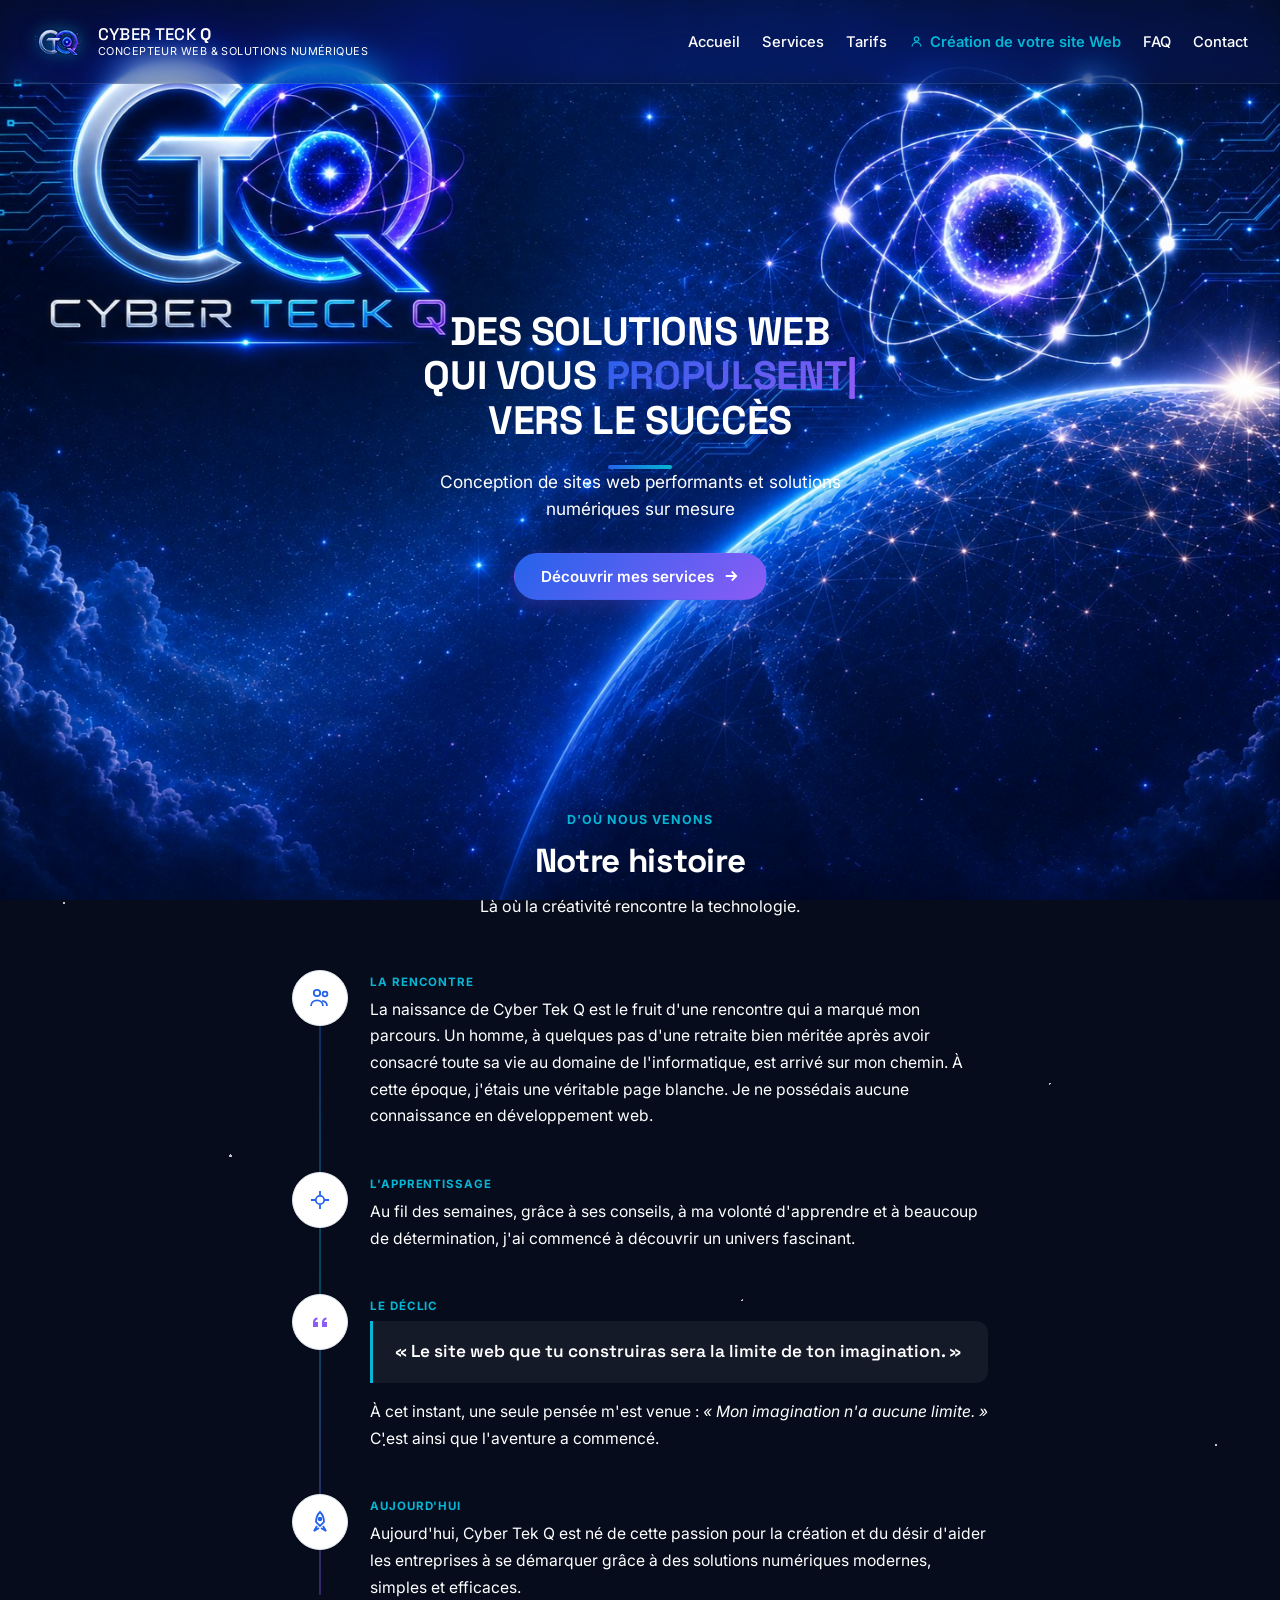
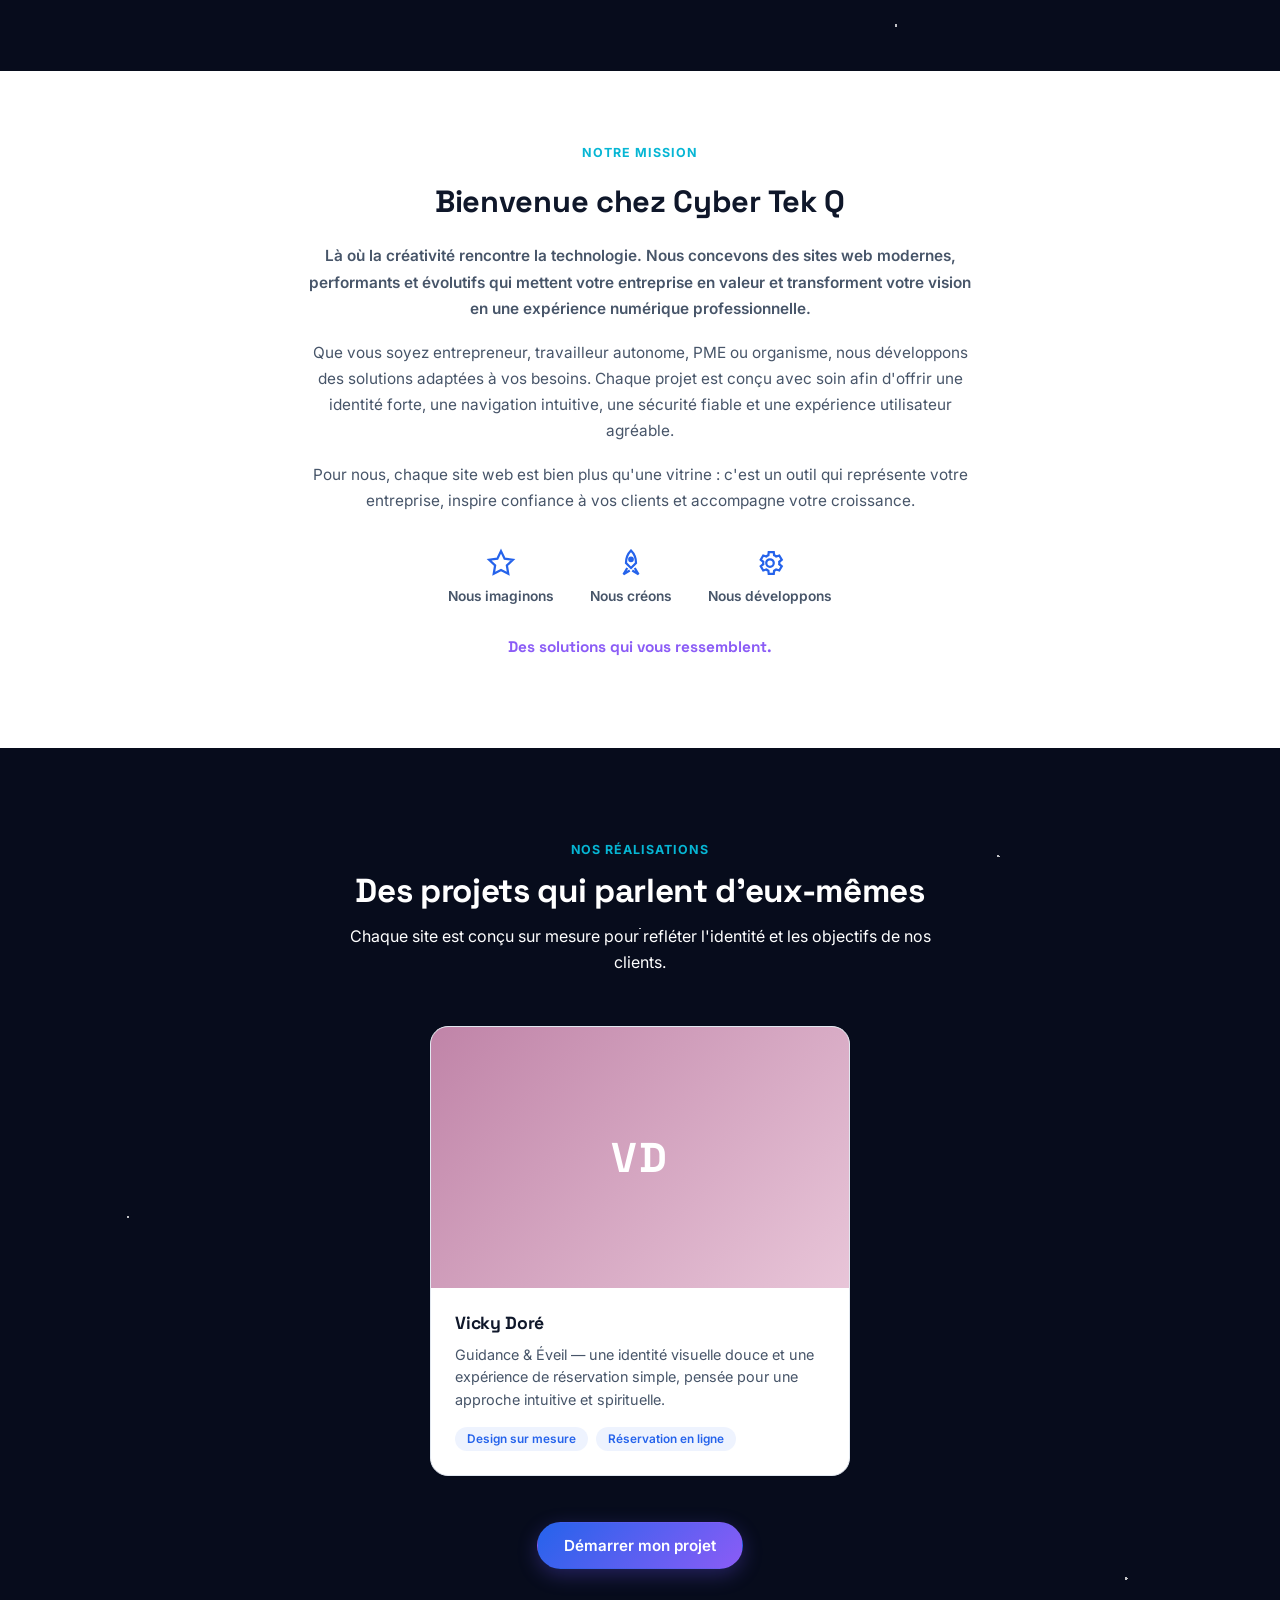
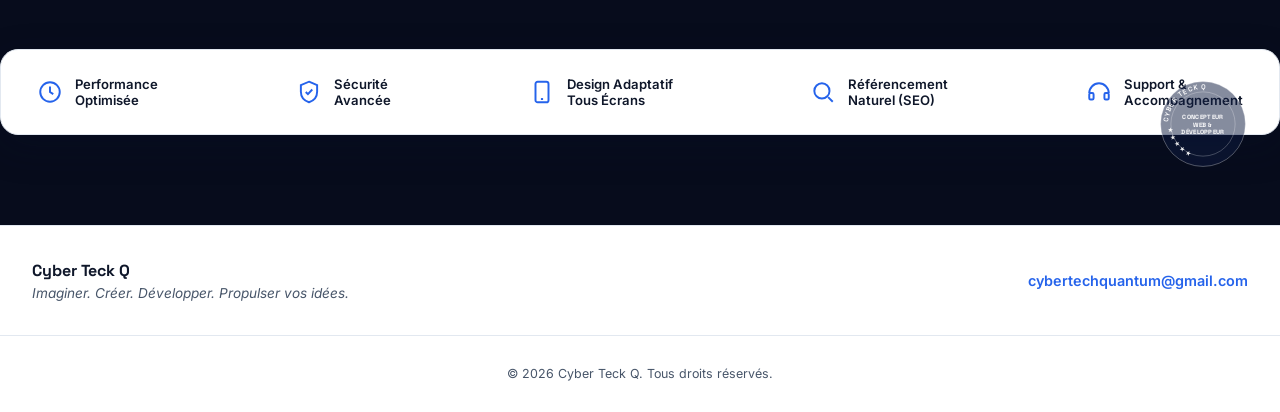
==== static_site/index.html @ d9f255d2 "Finale" ====
<!DOCTYPE html>
<html lang="fr-CA">
<head>
<meta charset="UTF-8">
<meta name="viewport" content="width=device-width, initial-scale=1.0">
<title>Cyber Teck Q | Concepteur Web &amp; Solutions Numériques</title>
<meta name="description" content="CyberTech Quantum — Conception de sites web performants et solutions numériques sur mesure. Sites web, boutiques en ligne, SEO, maintenance et support au Québec, Canada.">
<meta name="theme-color" content="#2563EB">

<!-- Open Graph -->
<meta property="og:title" content="Cyber Teck Q | Solutions Web Quantiques">
<meta property="og:description" content="Des solutions web qui vous propulsent vers le succès.">
<meta property="og:type" content="website">

<link rel="preconnect" href="https://fonts.googleapis.com">
<link rel="preconnect" href="https://fonts.gstatic.com" crossorigin>
<link href="https://fonts.googleapis.com/css2?family=Space+Grotesk:wght@500;600;700&family=Inter:wght@400;500;600;700&display=swap" rel="stylesheet">

<link rel="stylesheet" href="styles.css?v=910">
</head>
<body>

<!-- ============ BACKGROUND CANVAS LAYERS ============ -->
<div class="bg-cover-layer"></div>

<!-- ============ HEADER ============ -->
<header class="site-header" id="site-header">
  <div class="header-inner">

    <a href="#accueil" class="brand" aria-label="Accueil — Cyber Teck Q">
      <div class="brand-logo" id="brand-logo">
        <img src="assets/logo-icon.png" alt="Cyber Teck Q" class="logo-img">
      </div>
      <div class="brand-text">
        <span class="brand-name">CYBER TECK <strong>Q</strong></span>
        <span class="brand-tagline">Concepteur Web &amp; Solutions Numériques</span>
      </div>
    </a>

    <nav class="main-nav" id="main-nav" aria-label="Navigation principale">
      <a href="#accueil" class="nav-link is-active" data-cms-text="nav.link_accueil">Accueil</a>
      <a href="services.html" class="nav-link" data-cms-text="nav.link_services">Services</a>
      <a href="tarifs.html" class="nav-link" data-cms-text="nav.link_tarifs">Tarifs</a>
      <a href="creation-site-web.html" class="nav-link nav-link-cta-text"><svg class="nav-account-icon" viewBox="0 0 24 24" fill="none" stroke="currentColor" stroke-width="2"><circle cx="12" cy="8" r="3.5"/><path d="M5 20c0-3.6 3.1-6.5 7-6.5s7 2.9 7 6.5"/></svg>Création de votre site Web</a>
      <a href="faq.html" class="nav-link" data-cms-text="nav.link_faq">FAQ</a>
      <a href="contact.html" class="nav-link" data-cms-text="nav.link_contact">Contact</a>
    </nav>

    <button class="nav-toggle" id="nav-toggle" aria-label="Ouvrir le menu" aria-expanded="false">
      <span></span><span></span><span></span>
    </button>
  </div>
</header>

<!-- ============ HERO ============ -->
<main id="accueil">
<section class="hero">
  <div class="hero-inner">

    <div class="hero-content">
      <h1 class="hero-title">
        <span class="line" data-cms-text="home.hero.line1">DES SOLUTIONS WEB</span>
        <span class="line"><span id="hero-line2-prefix">QUI VOUS</span> <span class="typed-wrap"><span id="typed-text"></span><span class="typed-cursor">|</span></span></span>
        <span class="line" data-cms-text="home.hero.line3">VERS LE SUCCÈS</span>
      </h1>
      <div class="hero-divider"></div>
      <p class="hero-subtitle" data-cms-text="home.hero.subtitle" hidden>Conception de sites web performants et solutions numériques sur mesure</p>
      <a href="services.html" class="btn btn-gradient hero-cta" data-cms-href="home.hero.button_link" hidden>
        <span data-cms-text="home.hero.button_text">Découvrir mes services</span>
        <svg width="18" height="18" viewBox="0 0 24 24" fill="none" stroke="currentColor" stroke-width="2.4"><path d="M5 12h14M13 6l6 6-6 6"/></svg>
      </a>
    </div>

  </div>
</section>

<!-- ============ NOTRE HISTOIRE ============ -->
<section class="story-section">
  <div class="story-inner">

    <div class="section-head">
      <span class="eyebrow" data-cms-text="home.story.eyebrow">D'où nous venons</span>
      <h2 data-cms-text="home.story.title">Notre histoire</h2>
      <p class="section-sub" data-cms-text="home.story.subtitle">Là où la créativité rencontre la technologie.</p>
    </div>

    <div class="story-timeline" id="story-timeline">

      <div class="story-step" style="--reveal-delay:0ms">
        <div class="story-step-icon">
          <svg viewBox="0 0 24 24" fill="none" stroke="currentColor" stroke-width="1.8"><circle cx="9" cy="7" r="3.2"/><path d="M3 20c0-3.3 2.7-5.6 6-5.6s6 2.3 6 5.6"/><circle cx="17" cy="8" r="2.4"/><path d="M14.2 14.8c2.3.2 4.8 1.9 4.8 5.2"/></svg>
        </div>
        <div class="story-step-content">
          <span class="story-step-tag">La rencontre</span>
          <p>La naissance de Cyber Tek Q est le fruit d'une rencontre qui a marqué mon parcours. Un homme, à quelques pas d'une retraite bien méritée après avoir consacré toute sa vie au domaine de l'informatique, est arrivé sur mon chemin. À cette époque, j'étais une véritable page blanche. Je ne possédais aucune connaissance en développement web.</p>
        </div>
      </div>

      <div class="story-step" style="--reveal-delay:120ms">
        <div class="story-step-icon">
          <svg viewBox="0 0 24 24" fill="none" stroke="currentColor" stroke-width="1.8"><path d="M12 3v4M12 17v4M3 12h4M17 12h4"/><circle cx="12" cy="12" r="4.2"/></svg>
        </div>
        <div class="story-step-content">
          <span class="story-step-tag">L'apprentissage</span>
          <p>Au fil des semaines, grâce à ses conseils, à ma volonté d'apprendre et à beaucoup de détermination, j'ai commencé à découvrir un univers fascinant.</p>
        </div>
      </div>

      <div class="story-step story-step-quote" style="--reveal-delay:240ms">
        <div class="story-step-icon">
          <svg viewBox="0 0 24 24" fill="currentColor"><path d="M9.5 7.5C7 7.5 5 9.5 5 12v5h5v-5H7.2c.1-1.4 1.1-2.5 2.3-2.5V7.5zm9 0c-2.5 0-4.5 2-4.5 4.5v5h5v-5h-2.8c.1-1.4 1.1-2.5 2.3-2.5V7.5z"/></svg>
        </div>
        <div class="story-step-content">
          <span class="story-step-tag">Le déclic</span>
          <blockquote class="story-quote" data-cms-text="home.story.quote_text">
            « Le site web que tu construiras sera la limite de ton imagination. »
          </blockquote>
          <p data-cms-html="home.story.quote_followup">À cet instant, une seule pensée m'est venue : <em>« Mon imagination n'a aucune limite. »</em> C'est ainsi que l'aventure a commencé.</p>
        </div>
      </div>

      <div class="story-step" style="--reveal-delay:360ms">
        <div class="story-step-icon">
          <svg viewBox="0 0 24 24" fill="none" stroke="currentColor" stroke-width="1.8"><path d="M12 2c2.5 2.5 4 6 4 10l-4 4-4-4c0-4 1.5-7.5 4-10z"/><path d="M9 16l-3 5 5-3M15 16l3 5-5-3"/><circle cx="12" cy="9" r="1.4" fill="currentColor"/></svg>
        </div>
        <div class="story-step-content">
          <span class="story-step-tag">Aujourd'hui</span>
          <p>Aujourd'hui, Cyber Tek Q est né de cette passion pour la création et du désir d'aider les entreprises à se démarquer grâce à des solutions numériques modernes, simples et efficaces.</p>
        </div>
      </div>

    </div>

  </div>
</section>

<!-- ============ MISSION ============ -->
<section class="story-mission">
  <div class="story-mission-inner">
    <span class="eyebrow" data-cms-text="home.mission.eyebrow">Notre mission</span>
    <h2 data-cms-text="home.mission.title">Bienvenue chez Cyber Tek Q</h2>
    <p class="story-mission-lead" data-cms-text="home.mission.lead">Là où la créativité rencontre la technologie. Nous concevons des sites web modernes, performants et évolutifs qui mettent votre entreprise en valeur et transforment votre vision en une expérience numérique professionnelle.</p>
    <p data-cms-text="home.mission.paragraph2">Que vous soyez entrepreneur, travailleur autonome, PME ou organisme, nous développons des solutions adaptées à vos besoins. Chaque projet est conçu avec soin afin d'offrir une identité forte, une navigation intuitive, une sécurité fiable et une expérience utilisateur agréable.</p>
    <p data-cms-html="home.mission.paragraph3">Pour nous, chaque site web est bien plus qu'une vitrine&nbsp;: c'est un outil qui représente votre entreprise, inspire confiance à vos clients et accompagne votre croissance.</p>

    <div class="story-values" id="mission-values">
      <div class="story-value">
        <svg viewBox="0 0 24 24" fill="none" stroke="currentColor" stroke-width="1.8"><path d="M12 2.5l2.9 6 6.6.9-4.8 4.6 1.1 6.6L12 17.6l-5.8 3 1.1-6.6L2.5 9.4l6.6-.9L12 2.5z"/></svg>
        <span>Nous imaginons</span>
      </div>
      <div class="story-value">
        <svg viewBox="0 0 24 24" fill="none" stroke="currentColor" stroke-width="1.8"><path d="M12 2c2.5 2.5 4 6 4 10l-4 4-4-4c0-4 1.5-7.5 4-10z"/><path d="M9 16l-3 5 5-3M15 16l3 5-5-3"/><circle cx="12" cy="9" r="1.4" fill="currentColor"/></svg>
        <span>Nous créons</span>
      </div>
      <div class="story-value">
        <svg viewBox="0 0 24 24" fill="none" stroke="currentColor" stroke-width="1.8"><circle cx="12" cy="12" r="3"/><path d="M19.4 13a7.4 7.4 0 0 0 0-2l2-1.6-2-3.4-2.4.8a7.5 7.5 0 0 0-1.7-1l-.3-2.5h-4l-.3 2.5a7.5 7.5 0 0 0-1.7 1l-2.4-.8-2 3.4 2 1.6a7.4 7.4 0 0 0 0 2l-2 1.6 2 3.4 2.4-.8a7.5 7.5 0 0 0 1.7 1l.3 2.5h4l.3-2.5a7.5 7.5 0 0 0 1.7-1l2.4.8 2-3.4-2-1.6z"/></svg>
        <span>Nous développons</span>
      </div>
    </div>

    <p class="story-closing" data-cms-text="home.mission.closing">Des solutions qui vous ressemblent.</p>
  </div>
</section>


<!-- ============ PORTFOLIO ============ -->
<section class="portfolio-showcase" id="portfolio">
  <div class="section-head">
    <span class="eyebrow" data-cms-text="home.portfolio.eyebrow">Nos réalisations</span>
    <h2 data-cms-text="home.portfolio.title">Des projets qui parlent d'eux-mêmes</h2>
    <p class="section-sub" data-cms-text="home.portfolio.subtitle">Chaque site est conçu sur mesure pour refléter l'identité et les objectifs de nos clients.</p>
  </div>

  <div class="portfolio-grid portfolio-grid-single" id="portfolio-grid">

    <article class="portfolio-card" style="--reveal-delay:0ms">
      <a href="https://vickydore.com" target="_blank" rel="noopener" class="portfolio-card-media">
        <span class="portfolio-card-badge">VD</span>
        <span class="portfolio-card-overlay">
          Visiter le site
          <svg width="16" height="16" viewBox="0 0 24 24" fill="none" stroke="currentColor" stroke-width="2.4"><path d="M7 17L17 7M7 7h10v10"/></svg>
        </span>
      </a>
      <div class="portfolio-card-body">
        <h3>Vicky Doré</h3>
        <p>Guidance &amp; Éveil — une identité visuelle douce et une expérience de réservation simple, pensée pour une approche intuitive et spirituelle.</p>
        <div class="portfolio-card-tags">
          <span>Design sur mesure</span>
          <span>Réservation en ligne</span>
        </div>
      </div>
    </article>

  </div>

  <div class="portfolio-cta">
    <a href="contact.html" class="btn btn-gradient" data-cms-href="home.portfolio.cta_link"><span data-cms-text="home.portfolio.cta_text">Démarrer mon projet</span></a>
  </div>
</section>

<!-- ============ TRUST BAR ============ -->
<section class="trust-bar-wrap">
  <section class="trust-bar" id="trust-bar-items">
    <div class="trust-item">
      <svg viewBox="0 0 24 24" fill="none" stroke="currentColor" stroke-width="1.8"><circle cx="12" cy="12" r="9"/><path d="M12 7v5l3 2"/></svg>
      <span>Performance<br>Optimisée</span>
    </div>
    <div class="trust-item">
      <svg viewBox="0 0 24 24" fill="none" stroke="currentColor" stroke-width="1.8"><path d="M12 2.5l7.5 3.2v6c0 5-3.3 8.3-7.5 9.8-4.2-1.5-7.5-4.8-7.5-9.8v-6L12 2.5z"/><path d="M9 12l2 2 4-4.3"/></svg>
      <span>Sécurité<br>Avancée</span>
    </div>
    <div class="trust-item">
      <svg viewBox="0 0 24 24" fill="none" stroke="currentColor" stroke-width="1.8"><rect x="6" y="2.5" width="12" height="19" rx="2"/><path d="M11 18.5h2"/></svg>
      <span>Design Adaptatif<br>Tous Écrans</span>
    </div>
    <div class="trust-item">
      <svg viewBox="0 0 24 24" fill="none" stroke="currentColor" stroke-width="1.8"><circle cx="11" cy="11" r="7"/><path d="M21 21l-4.3-4.3"/></svg>
      <span>Référencement<br>Naturel (SEO)</span>
    </div>
    <div class="trust-item">
      <svg viewBox="0 0 24 24" fill="none" stroke="currentColor" stroke-width="1.8"><path d="M3 13a9 9 0 0118 0"/><rect x="3" y="13" width="4" height="6" rx="1.2"/><rect x="17" y="13" width="4" height="6" rx="1.2"/></svg>
      <span>Support &amp;<br>Accompagnement</span>
    </div>
  </section>

  <div class="signature-stamp" aria-hidden="true">
    <svg viewBox="0 0 140 140">
      <defs>
        <path id="stampCircleTop" d="M 70,70 m -54,0 a 54,54 0 0 1 108,0"/>
        <path id="stampCircleBottom" d="M 70,70 m -54,0 a 54,54 0 0 0 108,0"/>
      </defs>
      <circle cx="70" cy="70" r="66" fill="rgba(15,28,64,.55)" stroke="rgba(255,255,255,.5)" stroke-width="1"/>
      <circle cx="70" cy="70" r="50" fill="none" stroke="rgba(255,255,255,.4)" stroke-width="1"/>
      <text font-size="10.5" fill="#fff" letter-spacing="1.5" font-family="Space Grotesk" font-weight="600">
        <textPath href="#stampCircleTop" startOffset="2%">CYBER TECK Q</textPath>
      </text>
      <text font-size="9" fill="#fff" letter-spacing="1.5" font-family="Space Grotesk" font-weight="600">
        <textPath href="#stampCircleBottom" startOffset="4%">★ ★ ★ ★ ★</textPath>
      </text>
      <text x="70" y="62" text-anchor="middle" font-size="9.5" fill="#fff" font-family="Space Grotesk" font-weight="700" letter-spacing="0.5">CONCEPTEUR</text>
      <text x="70" y="74" text-anchor="middle" font-size="9.5" fill="#fff" font-family="Space Grotesk" font-weight="700" letter-spacing="0.5">WEB &amp;</text>
      <text x="70" y="86" text-anchor="middle" font-size="9.5" fill="#fff" font-family="Space Grotesk" font-weight="700" letter-spacing="0.5">DÉVELOPPEUR</text>
    </svg>
  </div>
</section>

</main>

<!-- ============ FOOTER ============ -->
<footer class="site-footer">
  <div class="footer-inner">
    <div class="footer-brand">
      <span class="footer-name">Cyber Teck Q</span>
      <span class="footer-italic" data-cms-text="footer.tagline">Imaginer. Créer. Développer. Propulser vos idées.</span>
    </div>
    <a class="footer-email" href="mailto:cybertechquantum@gmail.com">cybertechquantum@gmail.com</a>
  </div>
  <div class="footer-bottom">
    <p>&copy; <span id="year"></span> <span id="footer-copyright-text" data-cms-text="footer.copyright">Cyber Teck Q. Tous droits réservés.</span></p>
  </div>
</footer>


<script src="api.js?v=910"></script>
<script src="ui-utils.js?v=910"></script>
<script src="script.js?v=910"></script>
</body>
</html>
---- static_site/styles.css ----
/* ===========================================================
   CYBERTECH QUANTUM — Cyber Teck Q
   =========================================================== */

:root{
  --primary:#2563EB;
  --secondary:#8B5CF6;
  --accent:#06B6D4;
  --bg:#0B1530;
  --text:#0F172A;
  --text-on-dark:#FFFFFF;
  --text-soft:#475569;
  --text-soft-on-dark:#FFFFFF;
  --border:#E2E8F0;
  --border-on-dark:rgba(255,255,255,.14);
  --surface:#FFFFFF;
  --surface-on-dark:rgba(255,255,255,.07);
  --shadow-sm: 0 1px 2px rgba(15,23,42,.06);
  --shadow-md: 0 8px 24px rgba(37,99,235,.10);
  --shadow-lg: 0 20px 50px rgba(37,99,235,.16);
  --radius: 18px;
  --radius-sm: 12px;
  --font-display:'Space Grotesk', sans-serif;
  --font-body:'Inter', sans-serif;
  --header-h: 84px;
}

[hidden]{display:none !important;}

*{box-sizing:border-box;}
html{scroll-behavior:smooth;}
body{
  position:relative;
  margin:0;
  font-family:var(--font-body);
  color:var(--text-on-dark);
  overflow-x:hidden;
  -webkit-font-smoothing:antialiased;
  background-color:#070c1c;
  min-height:100vh;
}
body::before{
  content:'';
  position:absolute; inset:0; z-index:0; pointer-events:none;
  background-image:
    radial-gradient(1.5px 1.5px at 8% 8%, #fff 100%, transparent),
    radial-gradient(1px 1px at 22% 4%, #fff 100%, transparent),
    radial-gradient(1.2px 1.2px at 35% 14%, #fff 100%, transparent),
    radial-gradient(1px 1px at 48% 6%, #fff 100%, transparent),
    radial-gradient(1.5px 1.5px at 62% 11%, #fff 100%, transparent),
    radial-gradient(1px 1px at 75% 3%, #fff 100%, transparent),
    radial-gradient(1.3px 1.3px at 88% 16%, #fff 100%, transparent),
    radial-gradient(1px 1px at 5% 25%, #fff 100%, transparent),
    radial-gradient(1.4px 1.4px at 18% 32%, #fff 100%, transparent),
    radial-gradient(1px 1px at 30% 40%, #fff 100%, transparent),
    radial-gradient(1.2px 1.2px at 44% 28%, #fff 100%, transparent),
    radial-gradient(1px 1px at 58% 36%, #fff 100%, transparent),
    radial-gradient(1.5px 1.5px at 70% 45%, #fff 100%, transparent),
    radial-gradient(1px 1px at 82% 30%, #fff 100%, transparent),
    radial-gradient(1.3px 1.3px at 95% 40%, #fff 100%, transparent),
    radial-gradient(1px 1px at 12% 50%, #fff 100%, transparent),
    radial-gradient(1px 1px at 92% 55%, #fff 100%, transparent),
    radial-gradient(1.4px 1.4px at 25% 62%, #fff 100%, transparent),
    radial-gradient(1px 1px at 50% 70%, #fff 100%, transparent),
    radial-gradient(1.2px 1.2px at 78% 68%, #fff 100%, transparent),
    radial-gradient(1px 1px at 10% 78%, #fff 100%, transparent),
    radial-gradient(1.3px 1.3px at 40% 85%, #fff 100%, transparent),
    radial-gradient(1px 1px at 65% 90%, #fff 100%, transparent),
    radial-gradient(1.4px 1.4px at 88% 88%, #fff 100%, transparent),
    radial-gradient(1px 1px at 95% 95%, #fff 100%, transparent);
  background-repeat:no-repeat;
  background-size:100% 100%;
  opacity:.75;
  animation:twinkle-field 5s ease-in-out infinite;
}
@keyframes twinkle-field{0%,100%{opacity:.5;} 50%{opacity:.9;}}
img{max-width:100%;display:block;}
a{color:inherit;text-decoration:none;}
ul{margin:0;padding:0;list-style:none;}
button{font-family:inherit;cursor:pointer;}
h1,h2,h3{font-family:var(--font-display);margin:0;letter-spacing:-0.01em;}

@media (prefers-reduced-motion: reduce){
  *,*::before,*::after{animation-duration:0.001ms !important;animation-iteration-count:1 !important;transition-duration:0.001ms !important;scroll-behavior:auto !important;}
}

/* ---------- Buttons ---------- */
.btn{
  display:inline-flex;align-items:center;justify-content:center;gap:8px;
  padding:13px 26px;
  border-radius:999px;
  font-weight:600;
  font-size:.95rem;
  border:1.5px solid transparent;
  transition:transform .25s ease, box-shadow .25s ease, background .25s ease, color .25s ease;
  white-space:nowrap;
}
.btn:focus-visible{outline:2px solid var(--accent); outline-offset:3px;}
.btn-primary{
  background:linear-gradient(135deg, var(--primary), var(--accent));
  color:#fff;
  box-shadow:0 4px 16px rgba(37,99,235,.35);
}
.btn-primary:hover{transform:translateY(-2px); box-shadow:0 8px 22px rgba(37,99,235,.45);}
.btn-gradient{
  background:linear-gradient(135deg, var(--primary), var(--secondary));
  color:#fff;
  box-shadow:0 6px 20px rgba(99,82,235,.32);
}
.btn-gradient:hover{transform:translateY(-2px); box-shadow:0 10px 26px rgba(99,82,235,.42);}
.btn-outline{
  border-color:var(--border);
  color:var(--primary);
  background:#fff;
  width:100%;
  margin-top:auto;
}
.btn-outline:hover{border-color:var(--primary); background:rgba(37,99,235,.05); transform:translateY(-1px);}

/* ---------- Background layer (image statique fixe) — toutes les pages du site ---------- */
.bg-cover-layer{
  position:fixed; inset:0; width:100%; height:100%;
  z-index:0; pointer-events:none;
  background-image:url('assets/cover-full.jpg');
  background-size:cover;
  background-position:center;
  background-repeat:no-repeat;
}
.bg-grid{display:none;}

/* ---------- Header ---------- */
.site-header{
  position:fixed; top:0; left:0; right:0; z-index:100;
  height:var(--header-h);
  background:rgba(15,28,64,.32);
  backdrop-filter:blur(14px) saturate(160%);
  border-bottom:1px solid rgba(255,255,255,.10);
  transition:box-shadow .3s ease, background .3s ease;
}
.site-header.is-scrolled{
  box-shadow:0 4px 24px rgba(8,15,38,.25);
  background:rgba(15,28,64,.55);
}
.header-inner{
  max-width:1360px; margin:0 auto; height:100%;
  display:flex; align-items:center; gap:28px;
  padding:0 32px;
}
.brand{display:flex; align-items:center; gap:14px; margin-right:auto;}
.brand-logo{position:relative; width:52px; height:52px; flex-shrink:0;}
.logo-svg{width:100%; height:100%; filter:drop-shadow(0 0 8px rgba(6,182,212,.5));}
.logo-img{width:100%; height:100%; object-fit:contain; filter:drop-shadow(0 0 8px rgba(6,182,212,.5));}
.logo-orbit{animation:spin-slow 14s linear infinite;}
.logo-particle{
  position:absolute; width:4px; height:4px; border-radius:50%;
  background:var(--accent); box-shadow:0 0 6px var(--accent);
}
.logo-particle.p1{top:2px; left:50%; animation:orbit-rotate 6s linear infinite;}
.logo-particle.p2{top:50%; left:2px; animation:orbit-rotate 8s linear infinite reverse;}
.logo-particle.p3{bottom:4px; right:6px; animation:orbit-rotate 10s linear infinite;}
.brand-text{display:flex; flex-direction:column; line-height:1.25;}
.brand-name{font-family:var(--font-display); font-size:1.05rem; font-weight:500; color:var(--text-on-dark); letter-spacing:.01em;}
.brand-name strong{font-weight:700;}
.brand-tagline{font-size:.68rem; color:var(--text-soft-on-dark); letter-spacing:.04em; text-transform:uppercase;}

.main-nav{display:flex; align-items:center; gap:22px; flex-wrap:nowrap;}
.nav-link{
  white-space:nowrap;
  font-size:.92rem; font-weight:500; color:var(--text-soft-on-dark);
  position:relative; padding:6px 0; transition:color .2s ease;
}
.nav-link::after{
  content:''; position:absolute; left:0; right:0; bottom:0; height:2px;
  background:linear-gradient(90deg, var(--primary), var(--accent));
  transform:scaleX(0); transform-origin:left; transition:transform .25s ease;
}
.nav-link:hover{color:#fff;}
.nav-link:hover::after, .nav-link.is-active::after{transform:scaleX(1);}
.nav-link.is-active{color:#fff;}
.nav-link-cta-text{color:var(--accent); font-weight:600; display:inline-flex; align-items:center; gap:6px;}
.nav-link-cta-text::after{background:linear-gradient(90deg, var(--accent), var(--secondary));}
.nav-link-cta-text .nav-account-icon{width:15px; height:15px; flex-shrink:0;}

.header-cta{flex-shrink:0; padding:11px 22px; font-size:.88rem;}

.nav-toggle{
  display:none; flex-direction:column; justify-content:center; gap:5px;
  width:38px; height:38px; background:none; border:none; padding:0;
}
.nav-toggle span{width:100%; height:2px; background:#fff; border-radius:2px; transition:.3s;}

/* ---------- Hero ---------- */
.hero{
  position:relative; z-index:1;
  padding:calc(var(--header-h) + 64px) 32px 80px;
  margin:0;
  overflow:hidden;
}
.hero-inner{
  position:relative; z-index:1;
  display:flex;
  flex-direction:column;
  align-items:center;
  text-align:center;
  min-height:560px;
  max-width:1360px; margin:0 auto;
  padding-top:18vh;
}
@keyframes twinkle-field{0%,100%{opacity:.55;} 50%{opacity:1;}}

.hero-content{position:relative; z-index:2; display:flex; flex-direction:column; align-items:center; width:100%; max-width:620px; margin:0 auto;}
.hero-title{
  font-size:clamp(2rem, 3.1vw, 3.05rem);
  font-weight:700; line-height:1.12;
  color:#FFFFFF;
  text-align:center;
}
.hero-title .line{display:block;}
.typed-wrap{
  background:linear-gradient(135deg, var(--primary), var(--secondary));
  -webkit-background-clip:text; background-clip:text; color:transparent;
  text-shadow:0 0 24px rgba(139,92,246,.25);
}
.typed-cursor{
  color:var(--secondary); -webkit-text-fill-color:var(--secondary);
  animation:blink 1s step-start infinite;
}
.hero-divider{width:64px; height:4px; border-radius:4px; margin:22px auto 0; background:linear-gradient(90deg, var(--primary), var(--accent));}
.hero-subtitle{font-size:1.08rem; color:#FFFFFF; max-width:460px; margin:0 auto 30px; line-height:1.55; text-align:center;}

@keyframes blink{50%{opacity:0;}}

/* ---------- Service Cards ---------- */
.cards-section{
  position:relative; z-index:1;
  max-width:1360px; margin:0 auto; padding:10px 32px 90px;
}
.cards-grid{
  display:grid;
  grid-template-columns:repeat(5, 1fr);
  gap:22px;
}
.service-card{
  background:var(--surface);
  border:1px solid var(--border);
  border-radius:var(--radius);
  padding:30px 24px;
  display:flex; flex-direction:column;
  box-shadow:0 12px 36px rgba(8,15,38,.28);
  transition:transform .3s ease, box-shadow .3s ease, border-color .3s ease;
}
.service-card:hover{
  transform:translateY(-6px);
  box-shadow:0 18px 46px rgba(8,15,38,.38);
  border-color:rgba(37,99,235,.25);
}
.card-icon{
  width:52px; height:52px; border-radius:14px;
  display:flex; align-items:center; justify-content:center;
  margin-bottom:18px;
  background:linear-gradient(135deg, rgba(37,99,235,.10), rgba(139,92,246,.10));
  color:var(--primary);
}
.icon-star{color:var(--secondary);}
.icon-dollar{color:var(--secondary);}
.service-card h3{font-size:1.15rem; margin-bottom:10px; color:var(--text);}
.card-desc{font-size:.9rem; color:var(--text-soft); line-height:1.5; margin:0 0 16px;}
.card-list{margin-bottom:20px; flex-grow:1;}
.card-list li{
  font-size:.86rem; color:var(--text-soft); padding:5px 0 5px 22px;
  position:relative;
}
.card-list li::before{
  content:'✓'; position:absolute; left:0; top:5px;
  color:var(--accent); font-weight:700; font-size:.8rem;
}
.success-preview{
  display:flex; flex-direction:column; align-items:center; gap:8px;
  margin-bottom:20px; flex-grow:1; justify-content:center;
}
.success-preview-img{
  width:100%; aspect-ratio:16/10; border-radius:10px;
  background:linear-gradient(135deg, #C084A8, #E8C5D8);
  display:flex; align-items:center; justify-content:center;
  font-family:var(--font-display); font-size:1.8rem; font-weight:700; color:#fff;
  letter-spacing:.05em;
}
.success-preview-name{font-size:.82rem; color:var(--text-soft);}
.price-display{
  display:flex; flex-direction:column; margin:6px 0 22px; flex-grow:1; justify-content:center;
}
.price-label{font-size:.8rem; color:var(--text-soft);}
.price-value{font-family:var(--font-display); font-size:2.1rem; font-weight:700; color:var(--secondary);}

/* ---------- Trust bar ---------- */
.trust-bar-wrap{
  position:relative; z-index:1;
}
.signature-stamp{
  position:absolute; right:32px; bottom:-34px; width:90px; height:90px;
  z-index:2; opacity:.92;
  animation:spin-slow 40s linear infinite;
}
.signature-stamp svg{width:100%; height:100%;}
.trust-bar{
  position:relative; z-index:1;
  max-width:1360px; margin:0 auto 90px; padding:0 32px;
  display:flex; justify-content:space-between; gap:16px;
  background:var(--surface);
  border:1px solid var(--border);
  border-radius:var(--radius);
  padding:26px 36px;
  box-shadow:0 12px 36px rgba(8,15,38,.28);
}
.trust-item{
  display:flex; align-items:center; gap:12px;
  font-size:.82rem; font-weight:600; color:var(--text);
  white-space:nowrap;
}
.trust-item svg{width:26px; height:26px; color:var(--primary); flex-shrink:0;}

/* ---------- Section heads (shared) ---------- */
.section-head{text-align:center; max-width:620px; margin:0 auto 50px;}
.eyebrow{
  display:inline-block; font-size:.78rem; font-weight:700; letter-spacing:.08em;
  text-transform:uppercase; color:var(--accent); margin-bottom:12px;
}
.section-head h2{font-size:clamp(1.7rem, 2.6vw, 2.3rem); margin-bottom:12px;}
.section-sub{color:var(--text-soft-on-dark); font-size:1rem; line-height:1.6; margin:0;}
.client-announce{
  font-weight:600; color:#fff; font-size:1.02rem; line-height:1.5;
  margin:0 0 10px; max-width:520px; margin-inline:auto;
}

/* ---------- FAQ ---------- */
.faq-section{
  position:relative; z-index:1;
  max-width:840px; margin:0 auto; padding:40px 32px 100px;
}
.faq-item{
  border-bottom:1px solid var(--border-on-dark);
}
.faq-question{
  width:100%; display:flex; align-items:center; justify-content:space-between; gap:16px;
  background:none; border:none; padding:22px 4px;
  font-size:1rem; font-weight:600; color:var(--text-on-dark); text-align:left;
}
.faq-question svg{width:20px; height:20px; color:var(--accent); flex-shrink:0; transition:transform .3s ease;}
.faq-question[aria-expanded="true"] svg{transform:rotate(180deg);}
.faq-answer{
  max-height:0; overflow:hidden; transition:max-height .3s ease;
}
.faq-answer p{margin:0 4px 20px; color:var(--text-soft-on-dark); font-size:.94rem; line-height:1.6;}

/* ---------- Client section ---------- */
.client-section{
  position:relative; z-index:1;
  max-width:1360px; margin:0 auto; padding:10px 32px 100px;
}
.client-inner{max-width:460px; margin:0 auto;}
.client-tabs{
  display:flex; background:var(--surface); border:1px solid var(--border);
  border-radius:999px; padding:5px; margin-bottom:28px;
}
.client-tab{
  flex:1; background:none; border:none; padding:11px; border-radius:999px;
  font-size:.9rem; font-weight:600; color:var(--text-soft); transition:.25s;
}
.client-tab.is-active{
  background:linear-gradient(135deg, var(--primary), var(--secondary));
  color:#fff;
}
.client-form, .contact-form{
  background:var(--surface); border:1px solid var(--border); border-radius:var(--radius);
  padding:32px; box-shadow:var(--shadow-sm);
  display:flex; flex-direction:column; gap:18px;
}
.client-form[hidden], .contact-form[hidden]{display:none;}
.field{display:flex; flex-direction:column; gap:7px; flex:1;}
.field span{font-size:.85rem; font-weight:600; color:var(--text);}
.field input, .field textarea{
  font-family:inherit; font-size:.94rem; padding:12px 14px;
  border:1.5px solid var(--border); border-radius:10px; color:var(--text);
  background:#fff; transition:border-color .2s ease, box-shadow .2s ease;
}
.field input:focus, .field textarea:focus{
  outline:none; border-color:var(--primary); box-shadow:0 0 0 3px rgba(37,99,235,.12);
}
.field-row{display:flex; gap:16px;}
.password-field{position:relative; display:flex;}
.password-field input{flex:1; padding-right:44px;}
.toggle-password{
  position:absolute; right:6px; top:50%; transform:translateY(-50%);
  background:none; border:none; color:var(--text-soft); padding:6px;
  display:flex; align-items:center;
}
.toggle-password svg{width:19px; height:19px;}
.forgot-link{font-size:.85rem; color:var(--primary); align-self:flex-end; margin-top:-8px;}
.field-error{color:#DC2626; font-size:.8rem;}
.form-success{
  text-align:center; color:#16A34A; font-weight:600; font-size:.9rem; margin:0;
}
.form-message{
  text-align:center; font-weight:600; font-size:.88rem; margin:0 0 14px;
  padding:10px 14px; border-radius:10px;
}
.form-message-error{ color:#B91C1C; background:rgba(220,38,38,.08); }
.form-message-success{ color:#15803D; background:rgba(22,163,74,.1); }

/* ---------- Contact ---------- */
.contact-section{
  position:relative; z-index:1;
  max-width:1360px; margin:0 auto; padding:10px 32px 110px;
}
.contact-inner{max-width:560px; margin:0 auto;}
.page-hero + .contact-section{padding-top:50px;}
.contact-alt{
  margin-top:28px; padding-top:24px; border-top:1px solid var(--border-on-dark);
  display:flex; flex-direction:column; align-items:center; gap:8px; text-align:center;
}
.contact-alt .footer-email{color:var(--accent); font-size:1rem;}

/* ---------- Footer ---------- */
.site-footer{
  position:relative; z-index:1;
  border-top:1px solid var(--border);
  background:var(--surface);
  color:var(--text);
}
.footer-inner{
  max-width:1360px; margin:0 auto; padding:34px 32px;
  display:flex; align-items:center; justify-content:space-between; flex-wrap:wrap; gap:16px;
}
.footer-brand{display:flex; flex-direction:column; gap:4px;}
.footer-name{font-family:var(--font-display); font-weight:700; font-size:1rem;}
.footer-italic{font-style:italic; color:var(--text-soft); font-size:.85rem;}
.footer-email{font-size:.9rem; color:var(--primary); font-weight:600;}
.footer-bottom{
  border-top:1px solid var(--border);
  text-align:center; padding:18px 32px; font-size:.78rem; color:var(--text-soft);
}

/* ===========================================================
   INNER PAGES — page hero, detail cards, process, pricing, CTA
   =========================================================== */
.page-hero{
  position:relative; z-index:1;
  padding:calc(var(--header-h) + 90px) 32px 60px;
  max-width:900px; margin:0 auto 0 38%; text-align:left;
}
.page-hero-inner{max-width:480px;}
.page-hero h1{font-size:clamp(2.1rem, 4vw, 3rem); margin:14px 0 16px; color:var(--text-on-dark);}
.page-hero-sub{font-size:1.08rem; color:var(--text-soft-on-dark); max-width:480px; margin:0; line-height:1.6;}

.detail-section{
  position:relative; z-index:1;
  max-width:1280px; margin:0 auto; padding:10px 32px 70px;
}
.detail-grid{
  display:grid; grid-template-columns:repeat(3, 1fr); gap:22px;
}
.detail-card{
  background:var(--surface); border:1px solid var(--border); border-radius:var(--radius);
  padding:30px 26px; box-shadow:var(--shadow-sm);
  transition:transform .3s ease, box-shadow .3s ease, border-color .3s ease;
}
.detail-card:hover{transform:translateY(-5px); box-shadow:var(--shadow-lg); border-color:rgba(37,99,235,.25);}
.detail-card h3{font-size:1.1rem; margin:0 0 10px; color:var(--text);}

.services-grid-4{
  display:grid; grid-template-columns:repeat(4, 1fr); gap:22px;
}
.service-card-full{
  background:var(--surface); border:1px solid var(--border); border-radius:var(--radius);
  padding:30px 26px; box-shadow:var(--shadow-sm);
  display:flex; flex-direction:column;
  transition:transform .3s ease, box-shadow .3s ease, border-color .3s ease;
}
.service-card-full:hover{transform:translateY(-5px); box-shadow:var(--shadow-lg); border-color:rgba(37,99,235,.25);}
.service-card-full h3{font-size:1.08rem; margin:0 0 10px; color:var(--text);}
.service-card-full > p{font-size:.88rem; color:var(--text-soft); line-height:1.55; margin:0 0 16px;}
.detail-card p{font-size:.92rem; color:var(--text-soft); line-height:1.6; margin:0;}
.icon-cart, .icon-search, .icon-automation, .icon-refresh, .icon-backup{color:var(--accent);}

.process-section{
  position:relative; z-index:1;
  max-width:1200px; margin:0 auto; padding:30px 32px 80px;
}
.process-grid{
  display:grid; grid-template-columns:repeat(4, 1fr); gap:24px;
}
.process-step{
  background:var(--surface); border:1px solid var(--border); border-radius:var(--radius);
  padding:28px 22px; position:relative;
}
.step-num{
  font-family:var(--font-display); font-weight:700; font-size:1.6rem;
  background:linear-gradient(135deg, var(--primary), var(--secondary));
  -webkit-background-clip:text; background-clip:text; color:transparent;
  display:block; margin-bottom:10px;
}
.process-step h4{font-size:1.02rem; margin:0 0 8px; color:var(--text);}
.process-step p{font-size:.88rem; color:var(--text-soft); line-height:1.55; margin:0;}

.cta-band{
  position:relative; z-index:1;
  max-width:1000px; margin:0 auto 100px; padding:54px 40px;
  text-align:center; border-radius:var(--radius);
  background:rgba(255,255,255,.92);
  border:1px solid rgba(255,255,255,.4);
  box-shadow:0 14px 40px rgba(8,15,38,.3);
}
.cta-band h2{font-size:clamp(1.5rem, 2.4vw, 2rem); margin:0 0 10px; color:var(--text);}
.cta-band p{color:var(--text-soft); margin:0 0 26px;}

/* ---------- Pricing ---------- */
.pricing-section{
  position:relative; z-index:1;
  max-width:1200px; margin:0 auto; padding:10px 32px 60px;
}
.pricing-grid{
  display:grid; grid-template-columns:repeat(3, 1fr); gap:24px; margin-bottom:36px;
}
.pricing-grid-single{
  grid-template-columns:minmax(280px, 420px); justify-content:center;
}
.pricing-card{
  position:relative;
  background:var(--surface); border:1.5px solid var(--border); border-radius:var(--radius);
  padding:34px 28px; display:flex; flex-direction:column;
  box-shadow:var(--shadow-sm);
  transition:transform .3s ease, box-shadow .3s ease;
}
.pricing-card:hover{transform:translateY(-5px); box-shadow:var(--shadow-lg);}
.pricing-card-featured{
  border-color:var(--secondary);
  box-shadow:0 14px 40px rgba(139,92,246,.18);
}
.pricing-badge{
  position:absolute; top:-13px; left:50%; transform:translateX(-50%);
  background:linear-gradient(135deg, var(--primary), var(--secondary));
  color:#fff; font-size:.74rem; font-weight:700; letter-spacing:.03em;
  padding:5px 16px; border-radius:999px;
}
.pricing-card h3{font-size:1.1rem; margin:0 0 14px; color:var(--text);}
.pricing-amount{display:flex; flex-direction:column; margin-bottom:22px;}
.pricing-from{font-size:.8rem; color:var(--text-soft);}
.pricing-value{font-family:var(--font-display); font-size:2rem; font-weight:700; color:var(--text);}
.pricing-value small{font-size:.95rem; font-weight:500; color:var(--text-soft);}
.pricing-features{margin-bottom:26px; flex-grow:1;}
.pricing-features li{
  font-size:.88rem; color:var(--text-soft); padding:6px 0 6px 22px; position:relative;
}
.pricing-features li::before{
  content:'✓'; position:absolute; left:0; top:6px; color:var(--accent); font-weight:700; font-size:.8rem;
}
.pricing-note{
  text-align:center; max-width:680px; margin:0 auto; color:var(--text-soft-on-dark);
  font-size:.86rem; line-height:1.6;
}
.payment-conditions{
  max-width:560px; margin:38px auto 0;
  background:rgba(255,255,255,.06); border:1px solid var(--border-on-dark);
  border-radius:var(--radius-sm); padding:28px 30px; text-align:center;
}
.payment-conditions h3{font-size:1.02rem; color:#fff; margin:0 0 14px;}
.payment-conditions ul{margin:0 0 16px; padding:0; list-style:none;}
.payment-conditions li{
  font-size:.9rem; color:var(--text-soft-on-dark); line-height:1.6; margin-bottom:6px;
}
.payment-email{font-size:.92rem; font-weight:600; color:var(--accent);}

/* ---------- Portfolio Showcase (Home) ---------- */
.portfolio-showcase{
  position:relative; z-index:1;
  max-width:1200px; margin:0 auto; padding:90px 32px 80px;
}
.portfolio-grid{
  display:grid; grid-template-columns:repeat(3, 1fr); gap:28px; margin-bottom:46px;
}
.portfolio-grid-single{
  grid-template-columns:1fr; max-width:420px; margin-inline:auto;
}
.portfolio-card{
  background:var(--surface); border:1px solid var(--border); border-radius:var(--radius);
  overflow:hidden; box-shadow:var(--shadow-sm);
  transition:transform .35s ease, box-shadow .35s ease;
  opacity:0; transform:translateY(28px);
  animation:portfolio-reveal .7s ease forwards;
  animation-delay:var(--reveal-delay, 0ms);
}
.portfolio-card:hover{
  transform:translateY(-8px);
  box-shadow:var(--shadow-lg);
}
@keyframes portfolio-reveal{
  to{ opacity:1; transform:translateY(0); }
}
.portfolio-card-media{
  position:relative; display:block; aspect-ratio:16/10; overflow:hidden;
  background:linear-gradient(135deg, #C084A8, #E8C5D8);
}
.portfolio-card-media-placeholder{
  background:linear-gradient(135deg, #2563EB, #06B6D4);
}
.portfolio-card-img{
  width:100%; height:100%; object-fit:cover; display:block;
}
.portfolio-card-badge{
  position:absolute; inset:0; display:flex; align-items:center; justify-content:center;
  font-family:var(--font-display); font-size:2.6rem; font-weight:700; color:#fff; letter-spacing:.05em;
}
.portfolio-card-overlay{
  position:absolute; inset:0; display:flex; align-items:center; justify-content:center; gap:8px;
  background:rgba(15,23,42,.72); color:#fff; font-weight:600; font-size:.92rem;
  opacity:0; transition:opacity .3s ease;
}
.portfolio-card-media:hover .portfolio-card-overlay{opacity:1;}
.portfolio-card-body{padding:24px;}
.portfolio-card-body h3{font-size:1.1rem; margin:0 0 10px; color:var(--text);}
.portfolio-card-body p{font-size:.9rem; color:var(--text-soft); line-height:1.55; margin:0 0 16px;}
.portfolio-card-tags{display:flex; flex-wrap:wrap; gap:8px;}
.portfolio-card-tags span{
  font-size:.74rem; font-weight:600; color:var(--primary);
  background:rgba(37,99,235,.08); padding:5px 12px; border-radius:999px;
}
.portfolio-cta{text-align:center;}

/* ---------- Portfolio (legacy single-project page) ---------- */
.portfolio-section{
  position:relative; z-index:1;
  max-width:1100px; margin:0 auto; padding:10px 32px 70px;
}
.portfolio-feature{
  display:grid; grid-template-columns:1fr 1fr; gap:48px; align-items:center;
  background:var(--surface); border:1px solid var(--border); border-radius:var(--radius);
  padding:40px; box-shadow:var(--shadow-sm);
}
.portfolio-media-placeholder{
  width:100%; aspect-ratio:4/3; border-radius:14px;
  background:linear-gradient(135deg, #C084A8, #E8C5D8);
  display:flex; align-items:center; justify-content:center;
  font-family:var(--font-display); font-size:3.4rem; font-weight:700; color:#fff;
  letter-spacing:.05em;
}
.portfolio-info h2{font-size:1.7rem; margin:8px 0 14px; color:var(--text);}
.portfolio-desc{color:var(--text-soft); line-height:1.65; font-size:.96rem; margin:0 0 20px;}
.portfolio-tags{display:flex; flex-wrap:wrap; gap:10px; margin-bottom:26px;}
.portfolio-tags li{
  font-size:.78rem; font-weight:600; color:var(--primary);
  background:rgba(37,99,235,.08); padding:6px 14px; border-radius:999px;
}

/* ---------- Notre histoire ---------- */
.story-section{
  position:relative; z-index:1;
  max-width:760px; margin:0 auto; padding:20px 32px 70px;
}
.story-timeline{
  position:relative;
  display:flex; flex-direction:column; gap:42px;
}
.story-timeline::before{
  content:''; position:absolute; top:6px; bottom:6px; left:27px;
  width:2px; background:linear-gradient(180deg, var(--primary), var(--accent), var(--secondary));
  opacity:.35;
}
.story-step{
  position:relative;
  display:grid; grid-template-columns:56px 1fr; gap:22px; align-items:flex-start;
  opacity:0; transform:translateY(22px);
  animation:story-reveal .7s ease forwards;
  animation-delay:var(--reveal-delay, 0ms);
}
@keyframes story-reveal{ to{ opacity:1; transform:translateY(0); } }
.story-step-icon{
  position:relative; z-index:1;
  width:56px; height:56px; border-radius:50%; flex-shrink:0;
  display:flex; align-items:center; justify-content:center;
  background:var(--surface); border:1px solid var(--border);
  color:var(--primary); box-shadow:var(--shadow-sm);
}
.story-step-icon svg{width:24px; height:24px;}
.story-step-tag{
  display:inline-block; font-size:.72rem; font-weight:700; letter-spacing:.08em; text-transform:uppercase;
  color:var(--accent); margin-bottom:8px;
}
.story-step-content p{color:var(--text-soft-on-dark); line-height:1.7; font-size:.98rem; margin:0;}
.story-step-content em{color:#fff; font-style:italic;}
.story-step-quote .story-step-icon{color:var(--secondary);}
.story-quote{
  margin:0 0 16px; padding:18px 22px; border-left:3px solid var(--accent);
  background:rgba(255,255,255,.06); border-radius:0 12px 12px 0;
  font-family:var(--font-display); font-size:1.08rem; font-weight:600; color:#fff;
  line-height:1.5;
}

.story-mission{
  position:relative; z-index:1;
  background:var(--surface); padding:70px 32px;
}
.story-mission-inner{max-width:680px; margin:0 auto; text-align:center;}
.story-mission-inner h2{font-size:clamp(1.6rem, 2.4vw, 2.1rem); margin:10px 0 22px; color:var(--text);}
.story-mission-lead{font-size:1.05rem; font-weight:600; color:var(--text); line-height:1.6; margin:0 0 18px;}
.story-mission-inner p{color:var(--text-soft); line-height:1.7; font-size:.96rem; margin:0 0 18px;}
.story-values{
  display:flex; justify-content:center; gap:36px; margin:34px 0 30px; flex-wrap:wrap;
}
.story-value{
  display:flex; flex-direction:column; align-items:center; gap:10px;
  font-size:.86rem; font-weight:600; color:var(--text-soft);
}
.story-value svg{width:30px; height:30px; color:var(--primary);}
.story-closing{
  font-family:var(--font-display); font-weight:700; font-size:1.15rem;
  color:var(--secondary) !important; margin:0;
}

@media (max-width:980px){
  .detail-grid{grid-template-columns:repeat(2, 1fr);}
  .services-grid-4{grid-template-columns:repeat(2, 1fr);}
  .process-grid{grid-template-columns:repeat(2, 1fr);}
  .pricing-grid{grid-template-columns:1fr; max-width:420px; margin-inline:auto;}
  .portfolio-feature{grid-template-columns:1fr; padding:28px;}
  .portfolio-grid{grid-template-columns:1fr 1fr;}
  .portfolio-grid-single{grid-template-columns:1fr; max-width:420px;}
}
@media (max-width:560px){
  .detail-grid{grid-template-columns:1fr;}
  .services-grid-4{grid-template-columns:1fr;}
  .process-grid{grid-template-columns:1fr;}
  .detail-section, .process-section, .pricing-section, .portfolio-section, .portfolio-showcase, .cta-band{padding-left:18px; padding-right:18px;}
  .cta-band{padding:40px 24px;}
  .portfolio-grid{grid-template-columns:1fr;}
  .story-step{grid-template-columns:44px 1fr; gap:14px;}
  .story-step-icon{width:44px; height:44px;}
  .story-step-icon svg{width:20px; height:20px;}
  .story-timeline::before{left:21px;}
  .story-values{gap:22px;}
  .story-mission{padding:50px 18px;}
}
@media (max-width:1100px){
  .cards-grid{grid-template-columns:repeat(3, 1fr);}
  .trust-bar{flex-wrap:wrap; justify-content:center; gap:24px;}
}

@media (max-width:980px){
  .main-nav{display:none;}
  .nav-toggle{display:flex;}
  .header-cta{display:none;}
  .hero-inner{text-align:center; gap:30px; align-items:center; padding-top:0;}
  .hero-content{align-items:center; max-width:100%;}
  .hero-title{text-align:center;}
  .hero-subtitle{margin-inline:auto; text-align:center;}
  .hero-divider{margin-inline:auto;}
  .page-hero{text-align:center; margin:0 auto;}
  .page-hero-inner{max-width:100%; margin-inline:auto;}
  .page-hero-sub{margin-inline:auto;}

  .main-nav.is-open{
    display:flex; flex-direction:column; position:absolute; top:100%; left:0; right:0;
    background:rgba(248,250,252,.98); backdrop-filter:blur(14px);
    border-bottom:1px solid var(--border); padding:14px 32px 24px; gap:16px;
  }
}

@media (max-width:760px){
  .cards-grid{grid-template-columns:1fr 1fr;}
  .field-row{flex-direction:column;}
}

@media (max-width:560px){
  .header-inner{padding:0 18px;}
  .hero{padding:calc(var(--header-h) + 36px) 18px 56px;}
  .hero-title{font-size:1.7rem;}
  .cards-section, .faq-section, .client-section, .contact-section{padding-left:18px; padding-right:18px;}
  .cards-grid{grid-template-columns:1fr;}
  .trust-bar{padding:22px;}
  .footer-inner{flex-direction:column; align-items:flex-start;}
}
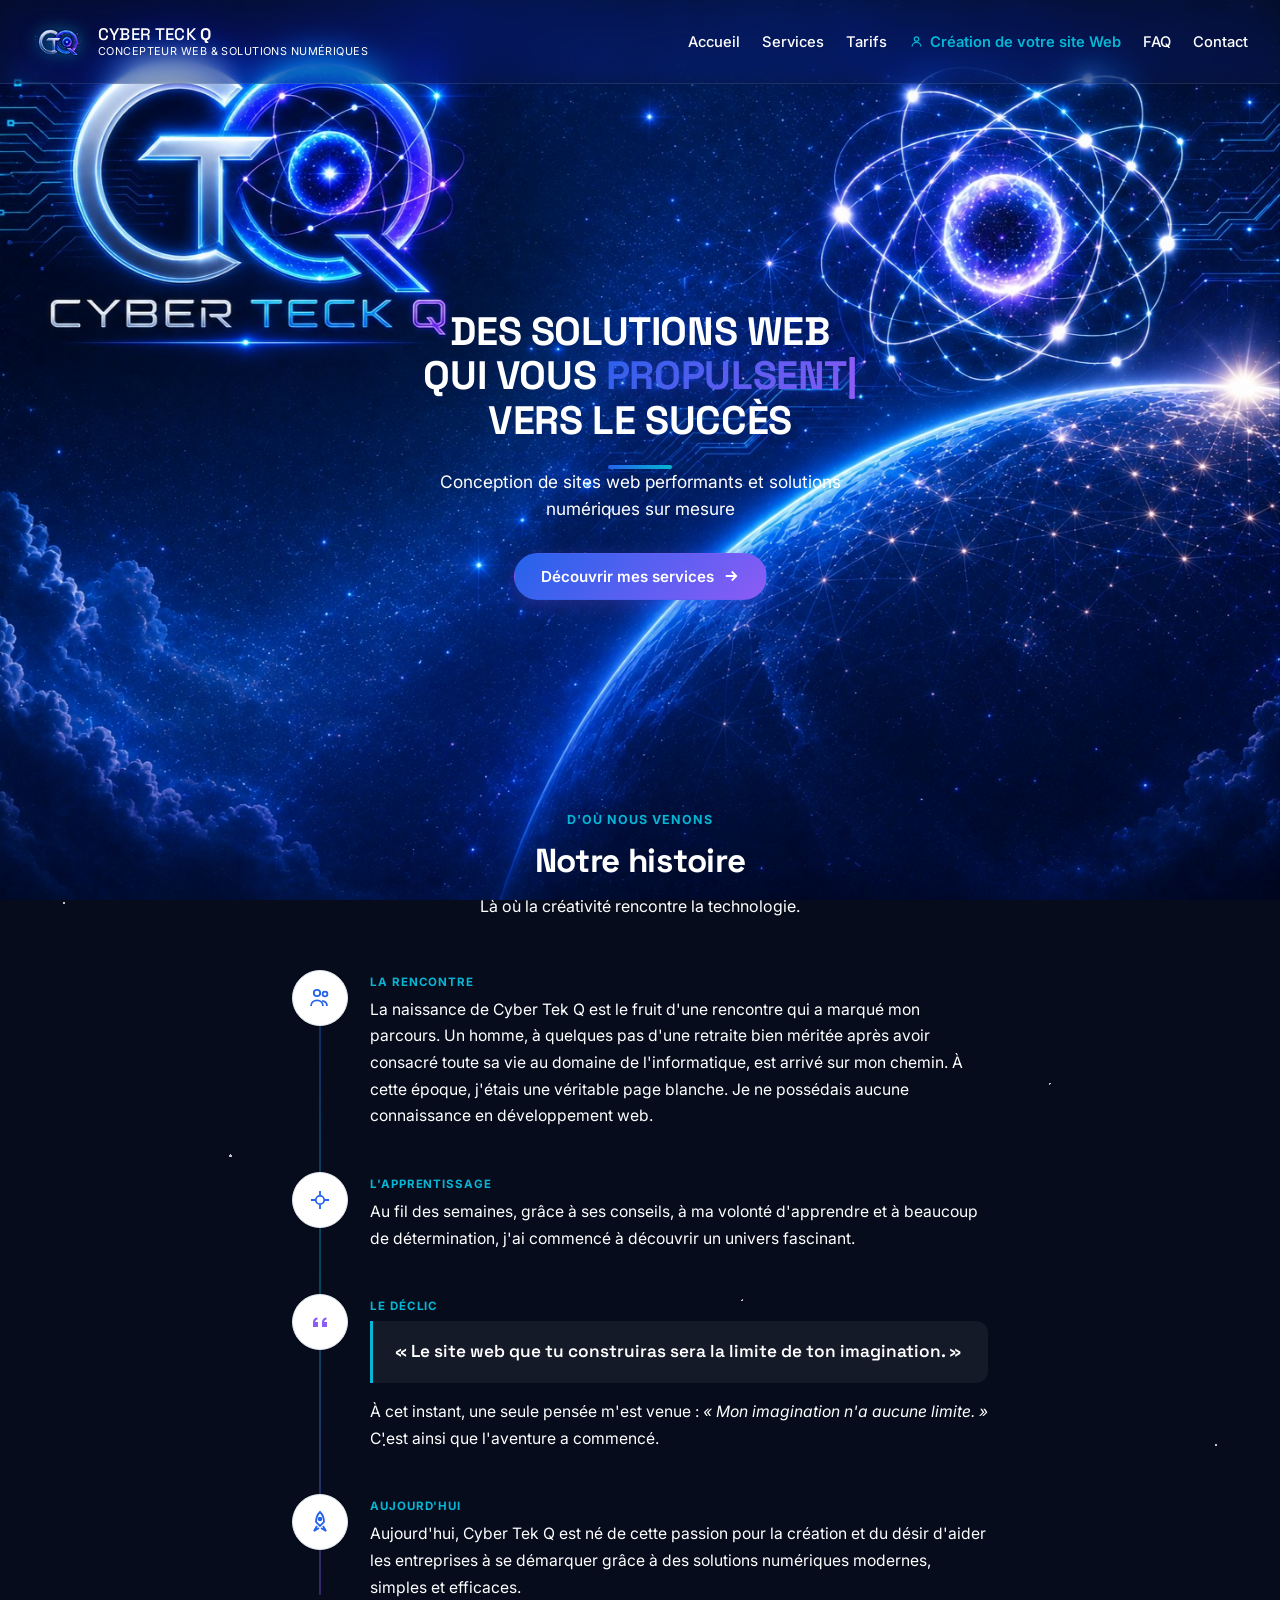
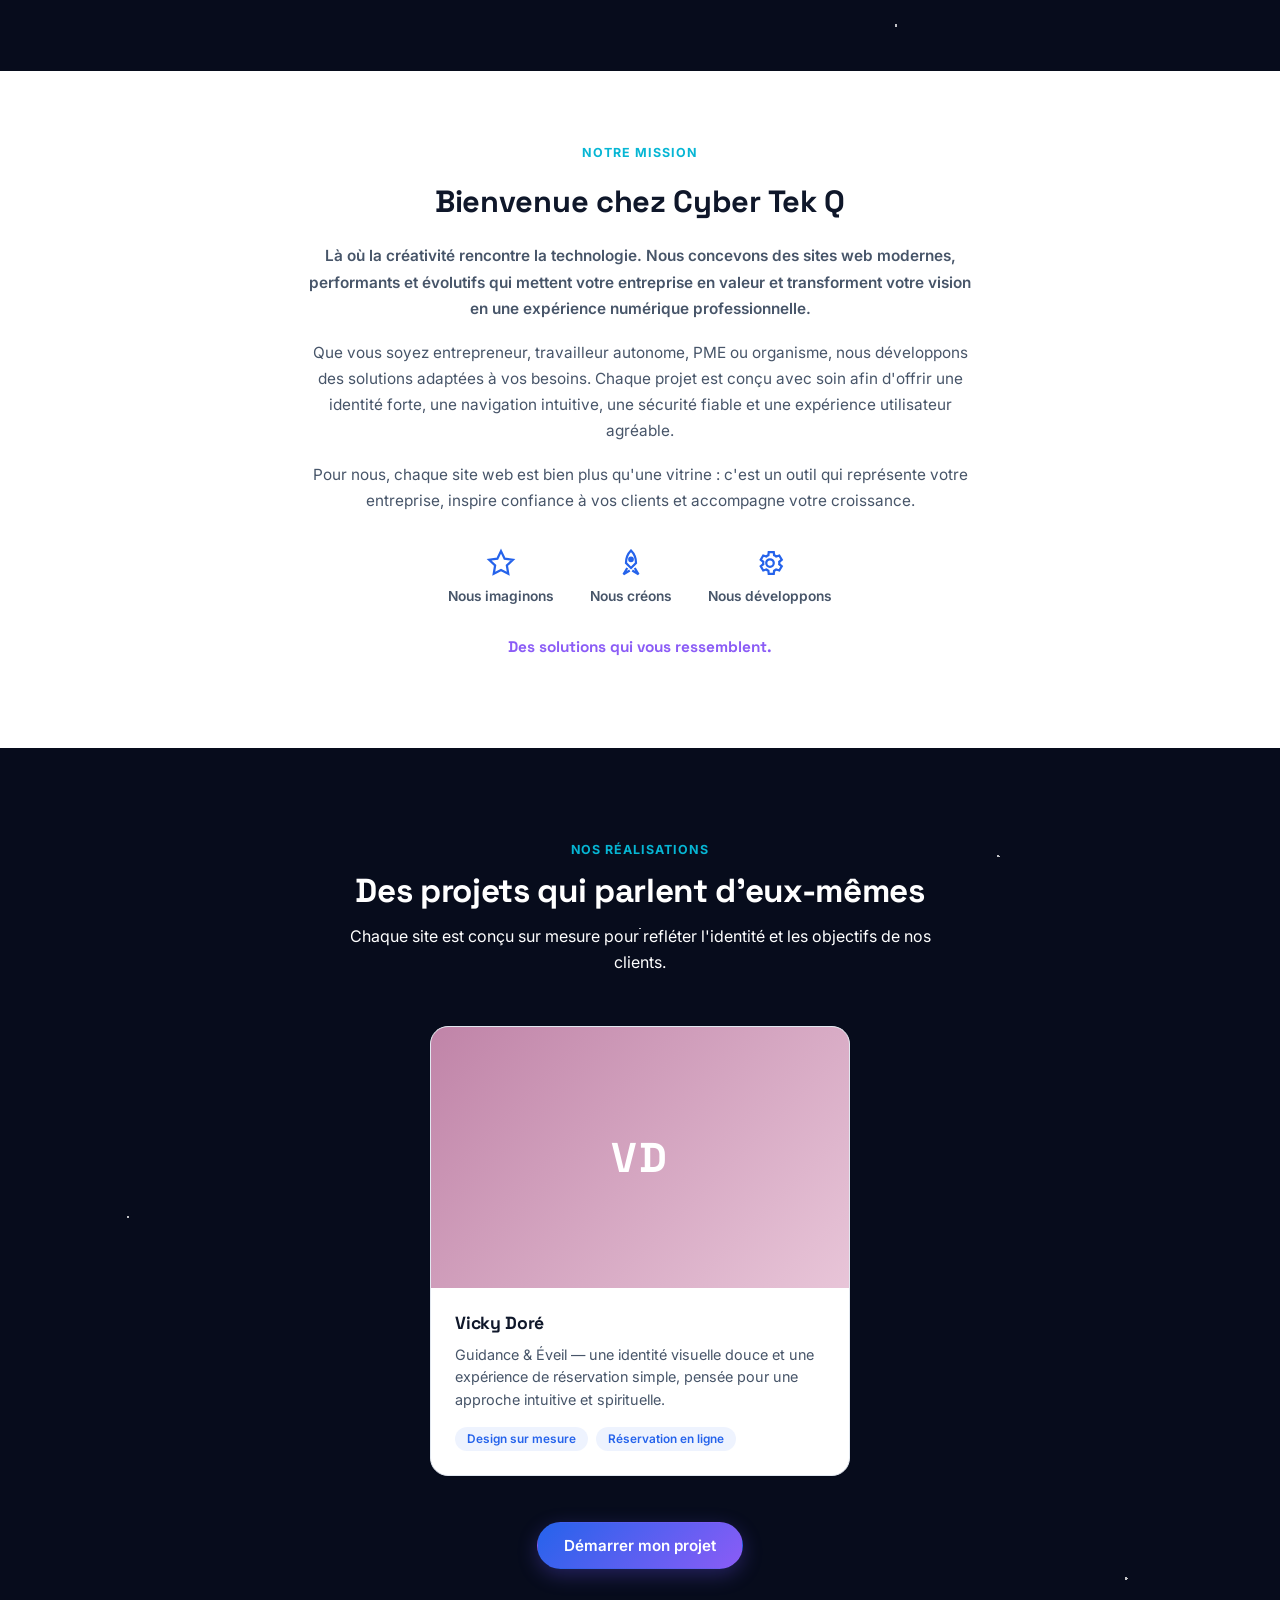
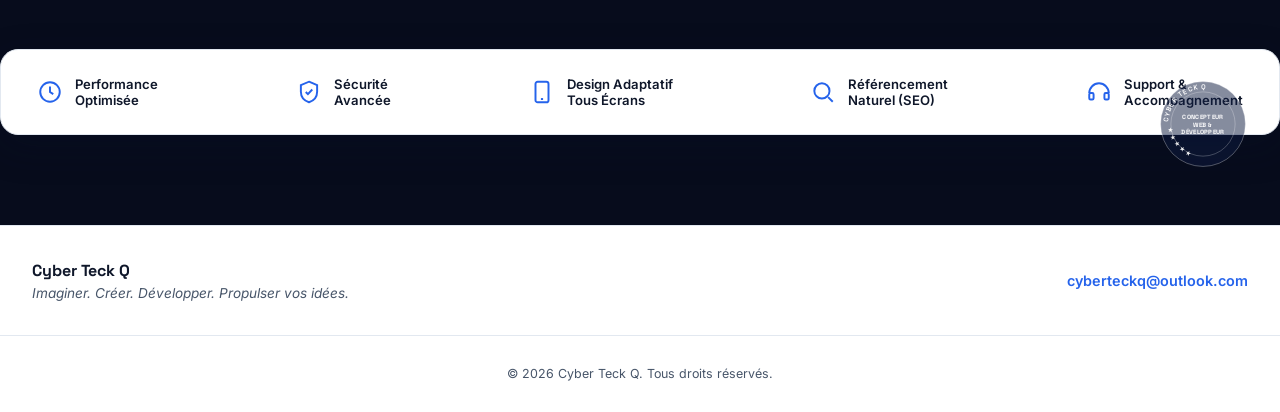
==== commit 799baab2: "Finale" ====
--- a/static_site/index.html
+++ b/static_site/index.html
@@ -253,7 +253,7 @@
       <span class="footer-name">Cyber Teck Q</span>
       <span class="footer-italic" data-cms-text="footer.tagline">Imaginer. Créer. Développer. Propulser vos idées.</span>
     </div>
-    <a class="footer-email" href="mailto:cybertechquantum@gmail.com">cybertechquantum@gmail.com</a>
+    <a class="footer-email" href="mailto:cyberteckq@outlook.com">cyberteckq@outlook.com</a>
   </div>
   <div class="footer-bottom">
     <p>&copy; <span id="year"></span> <span id="footer-copyright-text" data-cms-text="footer.copyright">Cyber Teck Q. Tous droits réservés.</span></p>
